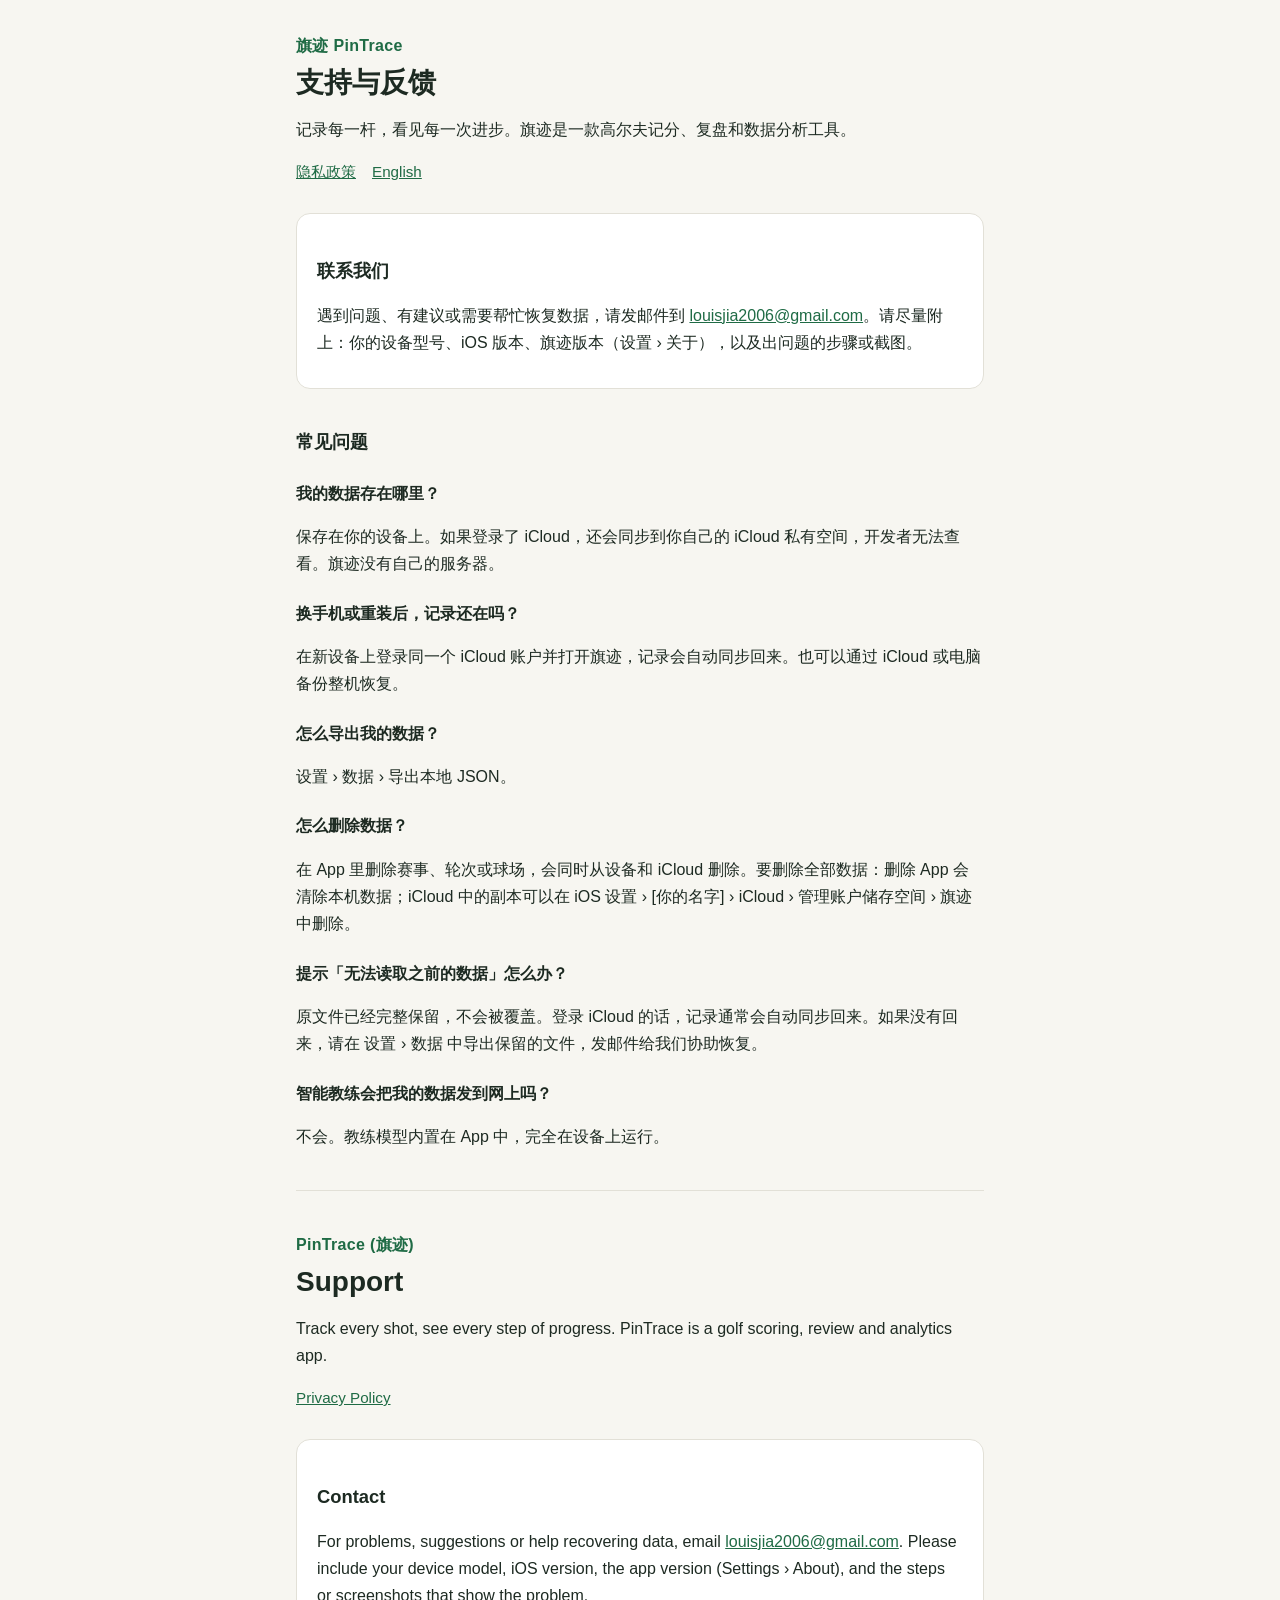
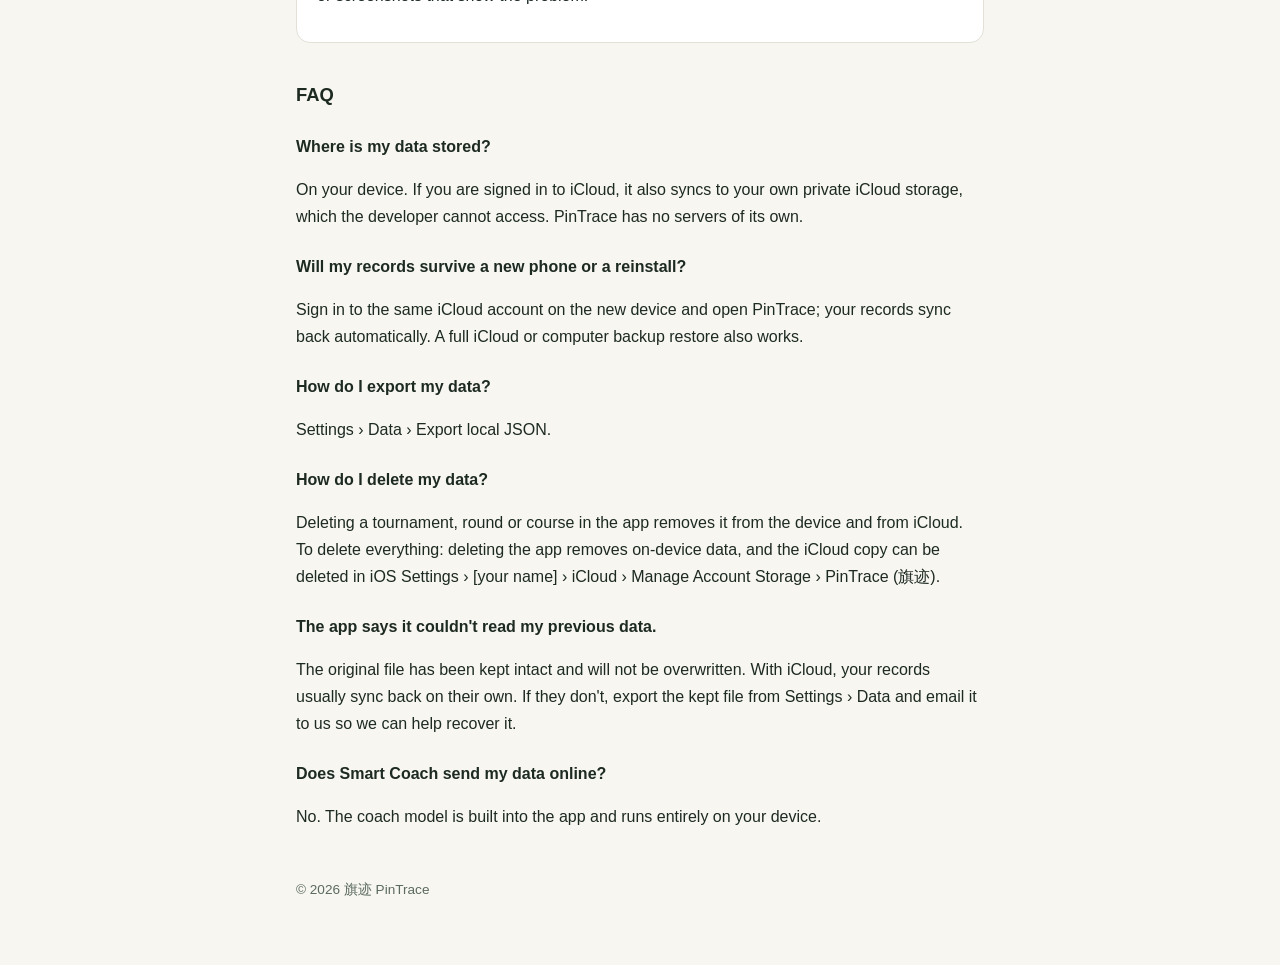
==== index.html @ 3af3ec1e "Privacy policy and support pages for 旗迹 PinTrace Co-Authored-By: Claude Opus 5.5 <noreply@anthropic." ====
<!doctype html>
<html lang="zh-Hans">
<head>
<meta charset="utf-8">
<meta name="viewport" content="width=device-width, initial-scale=1">
<title>旗迹支持</title>
<meta name="description" content="旗迹 PinTrace 支持与反馈 / Support">
<link rel="stylesheet" href="style.css">
</head>
<body>
<main>
<header>
  <div class="brand">旗迹 PinTrace</div>
  <h1>支持与反馈</h1>
  <p>记录每一杆，看见每一次进步。旗迹是一款高尔夫记分、复盘和数据分析工具。</p>
  <nav><a href="privacy.html">隐私政策</a><a href="#en">English</a></nav>
</header>

<div class="card">
  <h2>联系我们</h2>
  <p>遇到问题、有建议或需要帮忙恢复数据，请发邮件到 <a href="mailto:louisjia2006@gmail.com">louisjia2006@gmail.com</a>。请尽量附上：你的设备型号、iOS 版本、旗迹版本（设置 › 关于），以及出问题的步骤或截图。</p>
</div>

<h2>常见问题</h2>

<h3>我的数据存在哪里？</h3>
<p>保存在你的设备上。如果登录了 iCloud，还会同步到你自己的 iCloud 私有空间，开发者无法查看。旗迹没有自己的服务器。</p>

<h3>换手机或重装后，记录还在吗？</h3>
<p>在新设备上登录同一个 iCloud 账户并打开旗迹，记录会自动同步回来。也可以通过 iCloud 或电脑备份整机恢复。</p>

<h3>怎么导出我的数据？</h3>
<p>设置 › 数据 › 导出本地 JSON。</p>

<h3>怎么删除数据？</h3>
<p>在 App 里删除赛事、轮次或球场，会同时从设备和 iCloud 删除。要删除全部数据：删除 App 会清除本机数据；iCloud 中的副本可以在 iOS 设置 › [你的名字] › iCloud › 管理账户储存空间 › 旗迹 中删除。</p>

<h3>提示「无法读取之前的数据」怎么办？</h3>
<p>原文件已经完整保留，不会被覆盖。登录 iCloud 的话，记录通常会自动同步回来。如果没有回来，请在 设置 › 数据 中导出保留的文件，发邮件给我们协助恢复。</p>

<h3>智能教练会把我的数据发到网上吗？</h3>
<p>不会。教练模型内置在 App 中，完全在设备上运行。</p>

<hr id="en">

<header>
  <div class="brand">PinTrace (旗迹)</div>
  <h1>Support</h1>
  <p>Track every shot, see every step of progress. PinTrace is a golf scoring, review and analytics app.</p>
  <nav><a href="privacy.html">Privacy Policy</a></nav>
</header>

<div class="card">
  <h2>Contact</h2>
  <p>For problems, suggestions or help recovering data, email <a href="mailto:louisjia2006@gmail.com">louisjia2006@gmail.com</a>. Please include your device model, iOS version, the app version (Settings › About), and the steps or screenshots that show the problem.</p>
</div>

<h2>FAQ</h2>

<h3>Where is my data stored?</h3>
<p>On your device. If you are signed in to iCloud, it also syncs to your own private iCloud storage, which the developer cannot access. PinTrace has no servers of its own.</p>

<h3>Will my records survive a new phone or a reinstall?</h3>
<p>Sign in to the same iCloud account on the new device and open PinTrace; your records sync back automatically. A full iCloud or computer backup restore also works.</p>

<h3>How do I export my data?</h3>
<p>Settings › Data › Export local JSON.</p>

<h3>How do I delete my data?</h3>
<p>Deleting a tournament, round or course in the app removes it from the device and from iCloud. To delete everything: deleting the app removes on-device data, and the iCloud copy can be deleted in iOS Settings › [your name] › iCloud › Manage Account Storage › PinTrace (旗迹).</p>

<h3>The app says it couldn't read my previous data.</h3>
<p>The original file has been kept intact and will not be overwritten. With iCloud, your records usually sync back on their own. If they don't, export the kept file from Settings › Data and email it to us so we can help recover it.</p>

<h3>Does Smart Coach send my data online?</h3>
<p>No. The coach model is built into the app and runs entirely on your device.</p>

<footer>© 2026 旗迹 PinTrace</footer>
</main>
</body>
</html>
---- style.css ----
:root {
  --bg: #f7f6f1;
  --surface: #ffffff;
  --text: #1d2a22;
  --muted: #5b6a60;
  --accent: #1f6b45;
  --rule: #e2e0d7;
}
@media (prefers-color-scheme: dark) {
  :root {
    --bg: #111613;
    --surface: #1a211c;
    --text: #e8ece8;
    --muted: #9aa89e;
    --accent: #6cc495;
    --rule: #2a332d;
  }
}
* { box-sizing: border-box; }
html { -webkit-text-size-adjust: 100%; }
body {
  margin: 0;
  background: var(--bg);
  color: var(--text);
  font: 16px/1.7 -apple-system, BlinkMacSystemFont, "PingFang SC", "Helvetica Neue", "Microsoft YaHei", sans-serif;
}
main { max-width: 720px; margin: 0 auto; padding: 32px 16px 64px; }
header { margin-bottom: 28px; }
.brand { color: var(--accent); font-weight: 800; letter-spacing: .02em; }
h1 { font-size: 1.75rem; line-height: 1.25; margin: .2em 0 .3em; }
h2 { font-size: 1.15rem; margin: 2em 0 .4em; }
h3 { font-size: 1rem; margin: 1.4em 0 .2em; }
p, li { color: var(--text); }
.muted { color: var(--muted); font-size: .9rem; }
ul { padding-left: 1.2em; }
li { margin: .25em 0; }
a { color: var(--accent); }
nav { display: flex; gap: 16px; flex-wrap: wrap; font-size: .95rem; }
.card {
  background: var(--surface);
  border: 1px solid var(--rule);
  border-radius: 14px;
  padding: 4px 20px 16px;
  margin: 20px 0;
}
hr { border: 0; border-top: 1px solid var(--rule); margin: 40px 0; }
footer { margin-top: 48px; color: var(--muted); font-size: .85rem; }
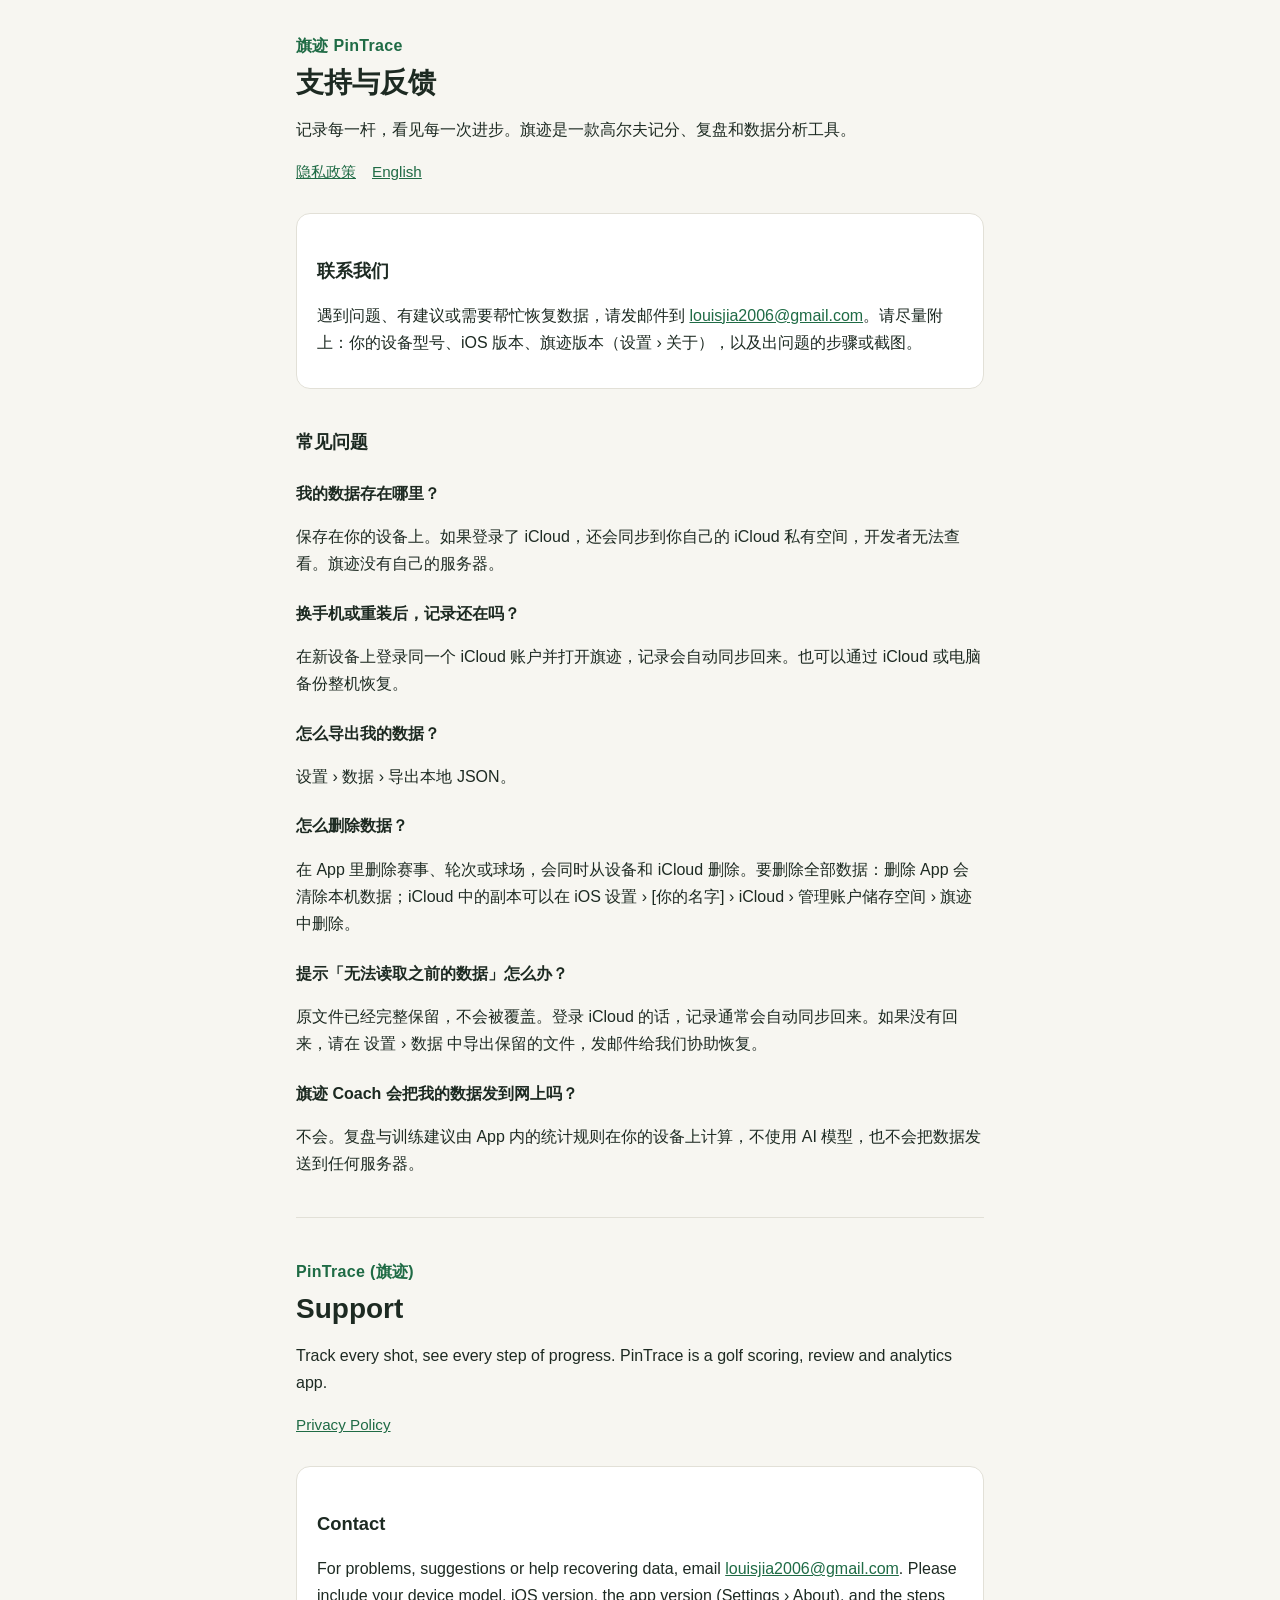
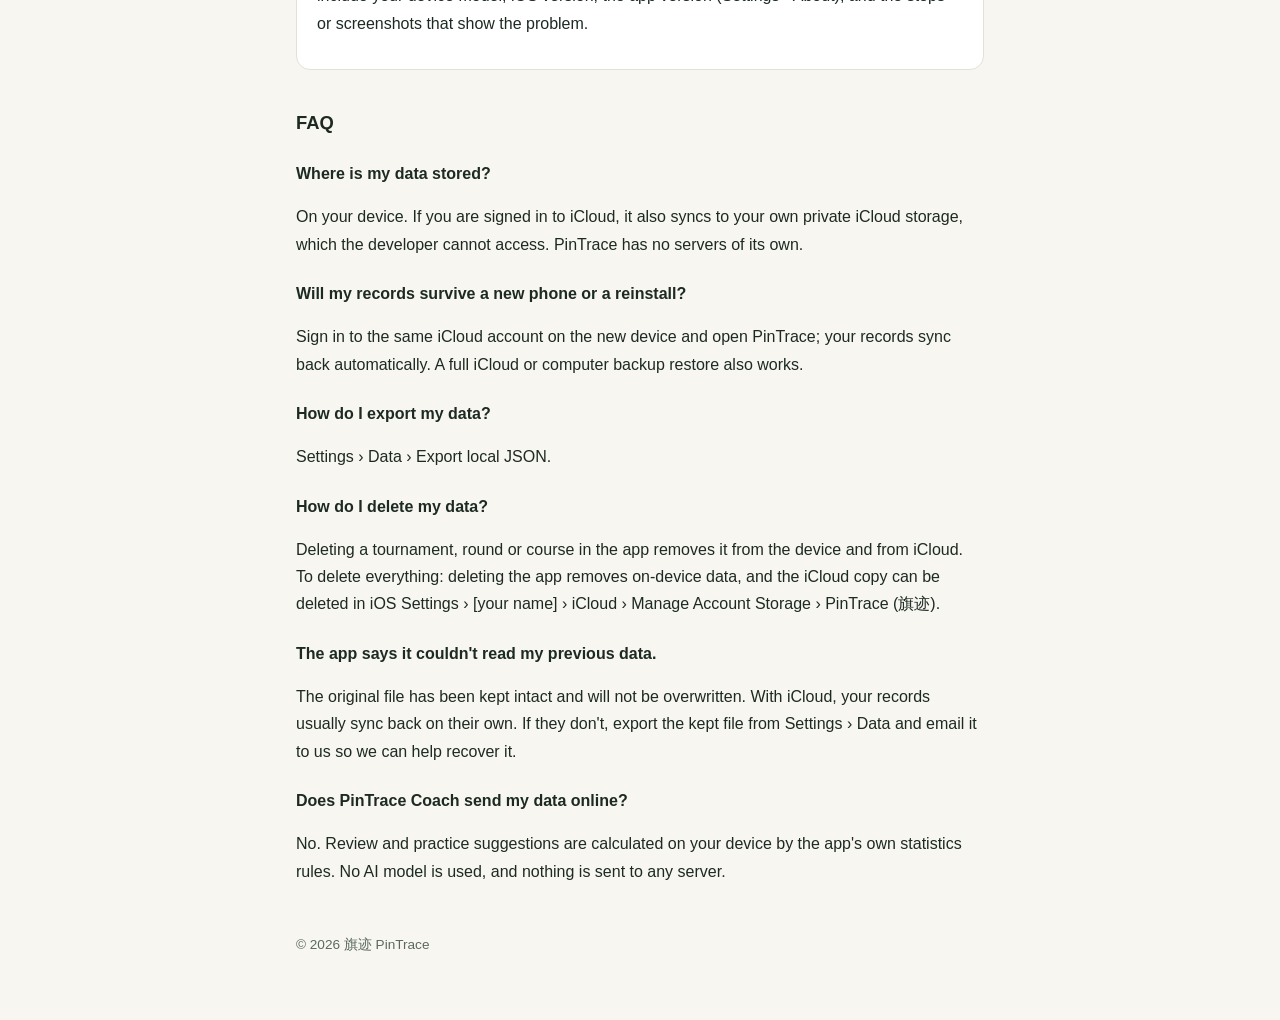
==== commit 10fde88e: "Coach is rule-based in 1.0: no AI model wording" ====
--- a/index.html
+++ b/index.html
@@ -38,8 +38,8 @@
 <h3>提示「无法读取之前的数据」怎么办？</h3>
 <p>原文件已经完整保留，不会被覆盖。登录 iCloud 的话，记录通常会自动同步回来。如果没有回来，请在 设置 › 数据 中导出保留的文件，发邮件给我们协助恢复。</p>
 
-<h3>智能教练会把我的数据发到网上吗？</h3>
-<p>不会。教练模型内置在 App 中，完全在设备上运行。</p>
+<h3>旗迹 Coach 会把我的数据发到网上吗？</h3>
+<p>不会。复盘与训练建议由 App 内的统计规则在你的设备上计算，不使用 AI 模型，也不会把数据发送到任何服务器。</p>
 
 <hr id="en">
 
@@ -72,8 +72,8 @@
 <h3>The app says it couldn't read my previous data.</h3>
 <p>The original file has been kept intact and will not be overwritten. With iCloud, your records usually sync back on their own. If they don't, export the kept file from Settings › Data and email it to us so we can help recover it.</p>
 
-<h3>Does Smart Coach send my data online?</h3>
-<p>No. The coach model is built into the app and runs entirely on your device.</p>
+<h3>Does PinTrace Coach send my data online?</h3>
+<p>No. Review and practice suggestions are calculated on your device by the app's own statistics rules. No AI model is used, and nothing is sent to any server.</p>
 
 <footer>© 2026 旗迹 PinTrace</footer>
 </main>
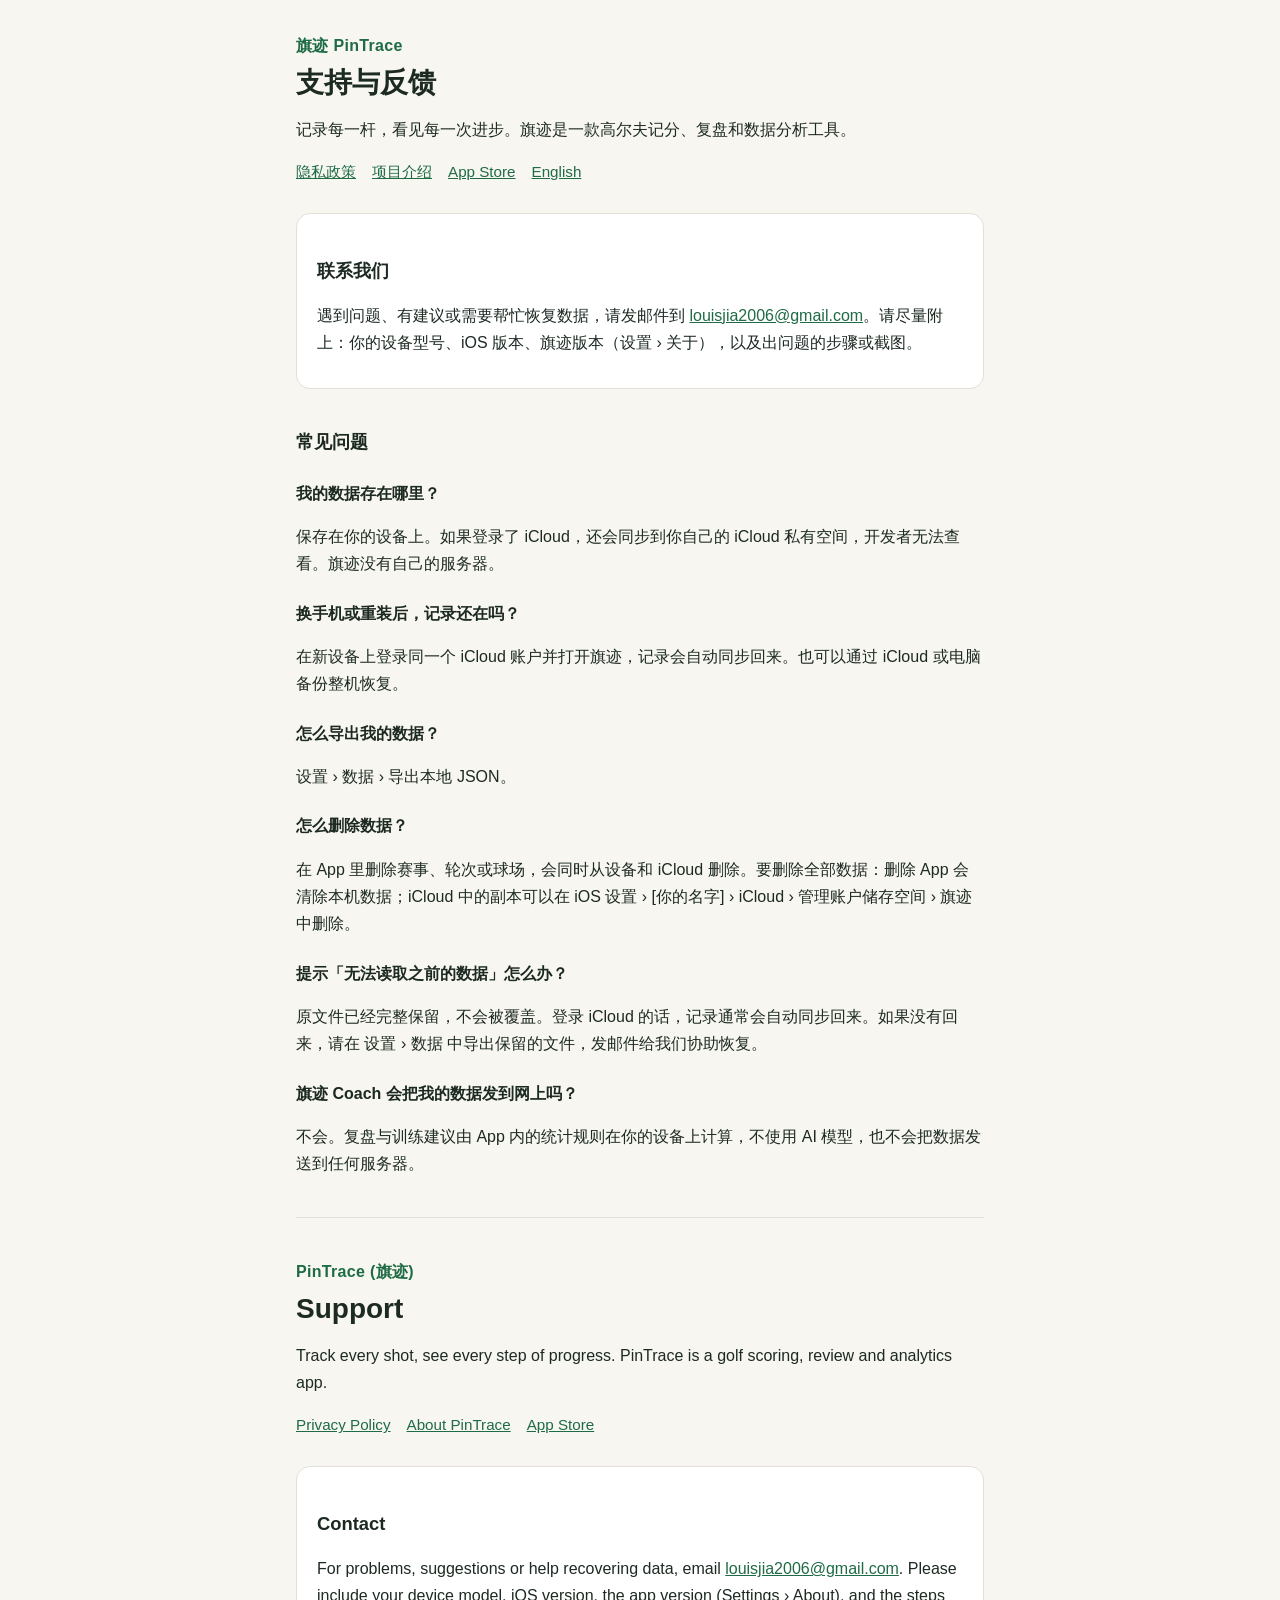
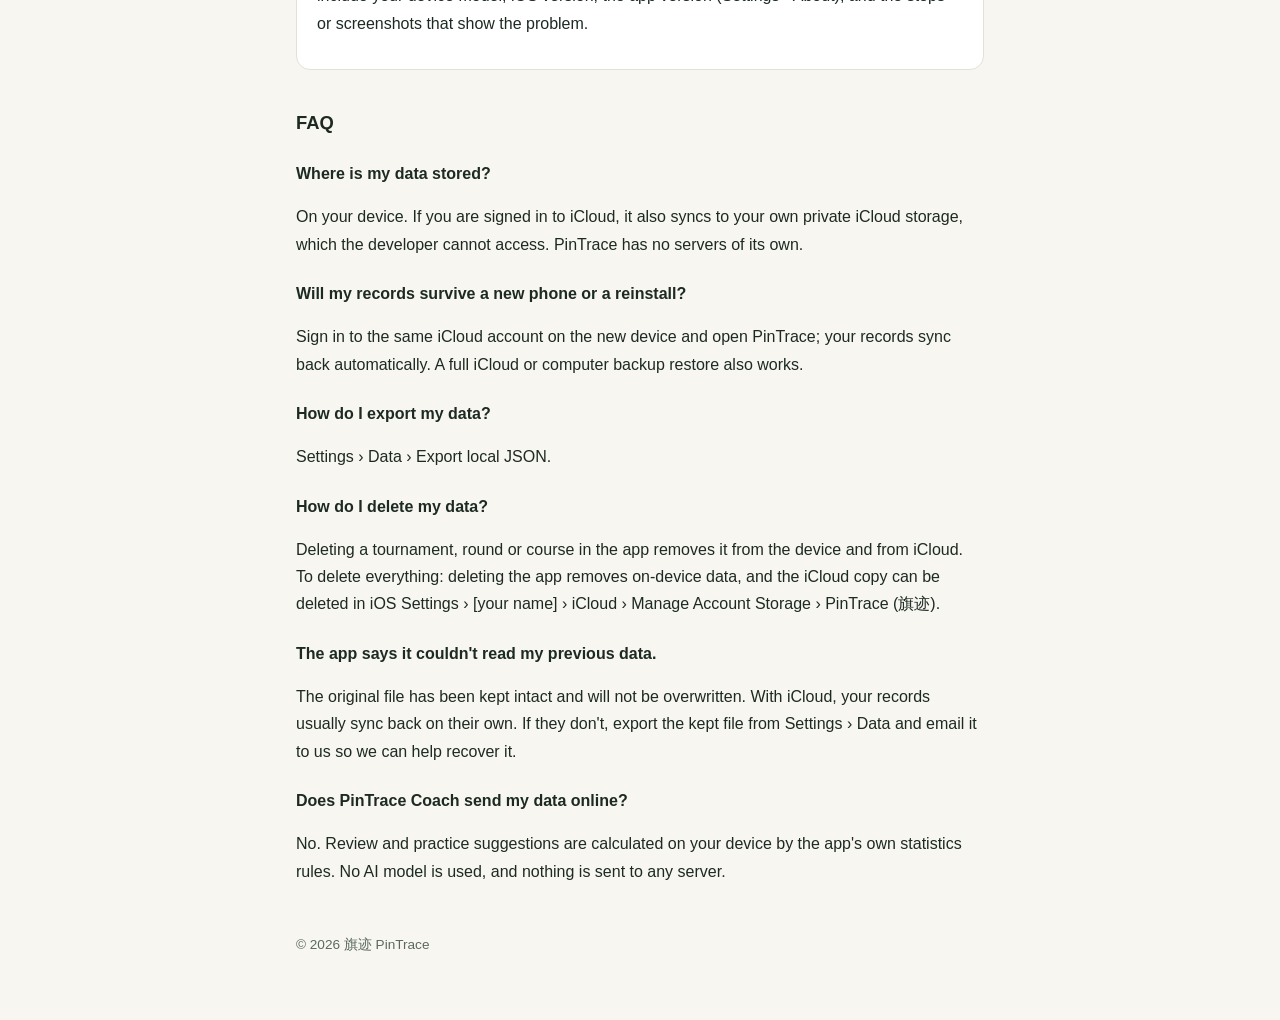
==== commit 39d5bac7: "Privacy policy effective October 18, 2026 (1.4.0 submitted); support and privacy pages link to the p" ====
--- a/index.html
+++ b/index.html
@@ -13,7 +13,7 @@
   <div class="brand">旗迹 PinTrace</div>
   <h1>支持与反馈</h1>
   <p>记录每一杆，看见每一次进步。旗迹是一款高尔夫记分、复盘和数据分析工具。</p>
-  <nav><a href="privacy.html">隐私政策</a><a href="#en">English</a></nav>
+  <nav><a href="privacy.html">隐私政策</a><a href="https://louisjia2008-ux.github.io/pintrace/">项目介绍</a><a href="https://apps.apple.com/app/id6780167105">App Store</a><a href="#en">English</a></nav>
 </header>
 
 <div class="card">
@@ -47,7 +47,7 @@
   <div class="brand">PinTrace (旗迹)</div>
   <h1>Support</h1>
   <p>Track every shot, see every step of progress. PinTrace is a golf scoring, review and analytics app.</p>
-  <nav><a href="privacy.html">Privacy Policy</a></nav>
+  <nav><a href="privacy.html">Privacy Policy</a><a href="https://louisjia2008-ux.github.io/pintrace/?lang=en">About PinTrace</a><a href="https://apps.apple.com/app/id6780167105">App Store</a></nav>
 </header>
 
 <div class="card">
